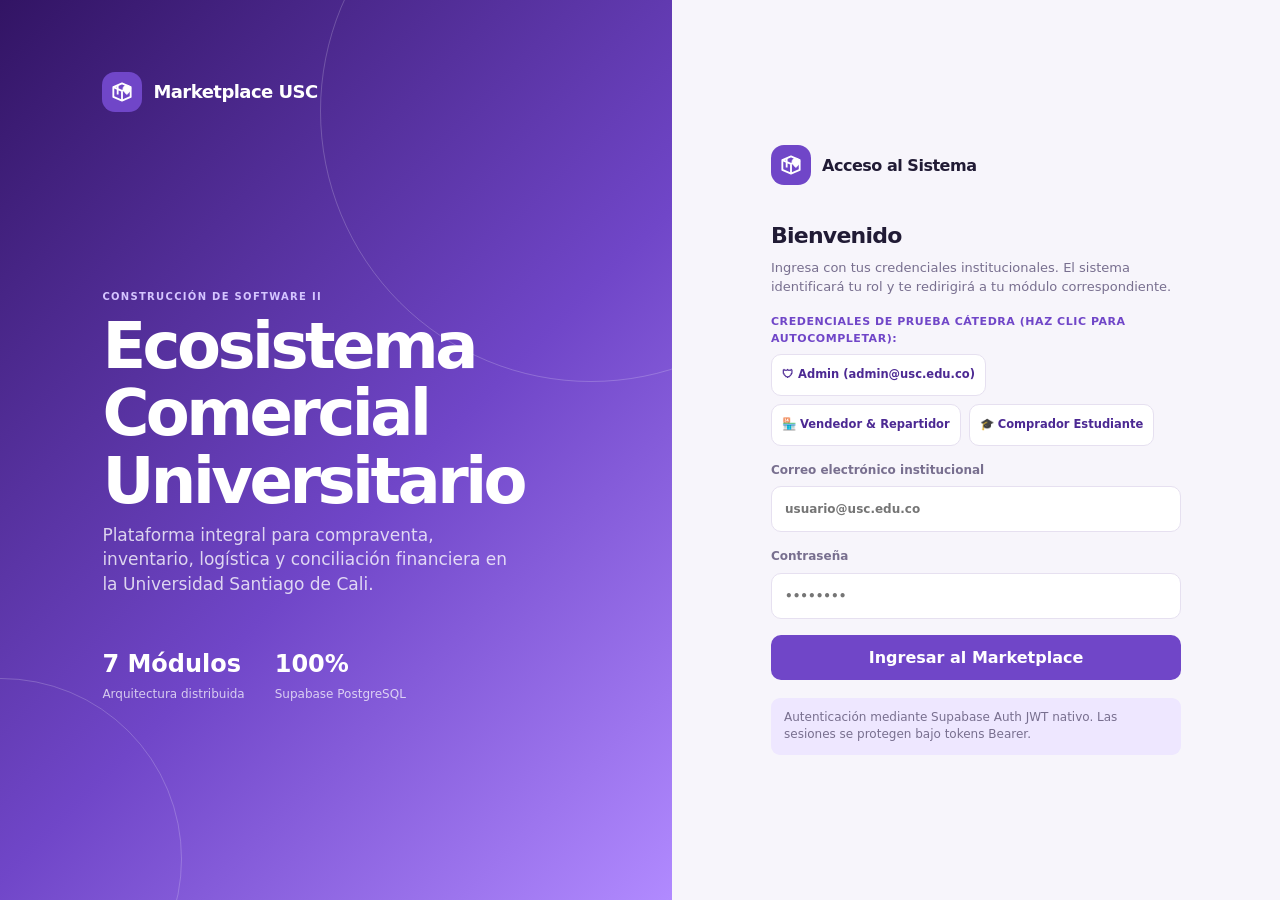
==== frontend/index.html @ 1e589a16 "feat: arquitectura base Marketplace USC - Frontend completo, Backends Notificaciones y Contabilidad," ====
<!DOCTYPE html>
<html lang="es">
<head>
  <meta charset="utf-8">
  <title>Marketplace USC | Redirigiendo...</title>
  <script src="js/config.js"></script>
  <script src="js/auth.js"></script>
</head>
<body style="font-family: sans-serif; display: flex; align-items: center; justify-content: center; height: 100vh; margin: 0; background: #f7f5fb;">
  <div style="text-align: center;">
    <p style="color: #7046c8; font-weight: bold; font-size: 1.2rem;">Cargando Marketplace USC...</p>
  </div>
  <script>
    if (Auth.isAuthenticated()) {
      Auth.redirectByRole();
    } else {
      window.location.href = "login.html";
    }
  </script>
</body>
</html>
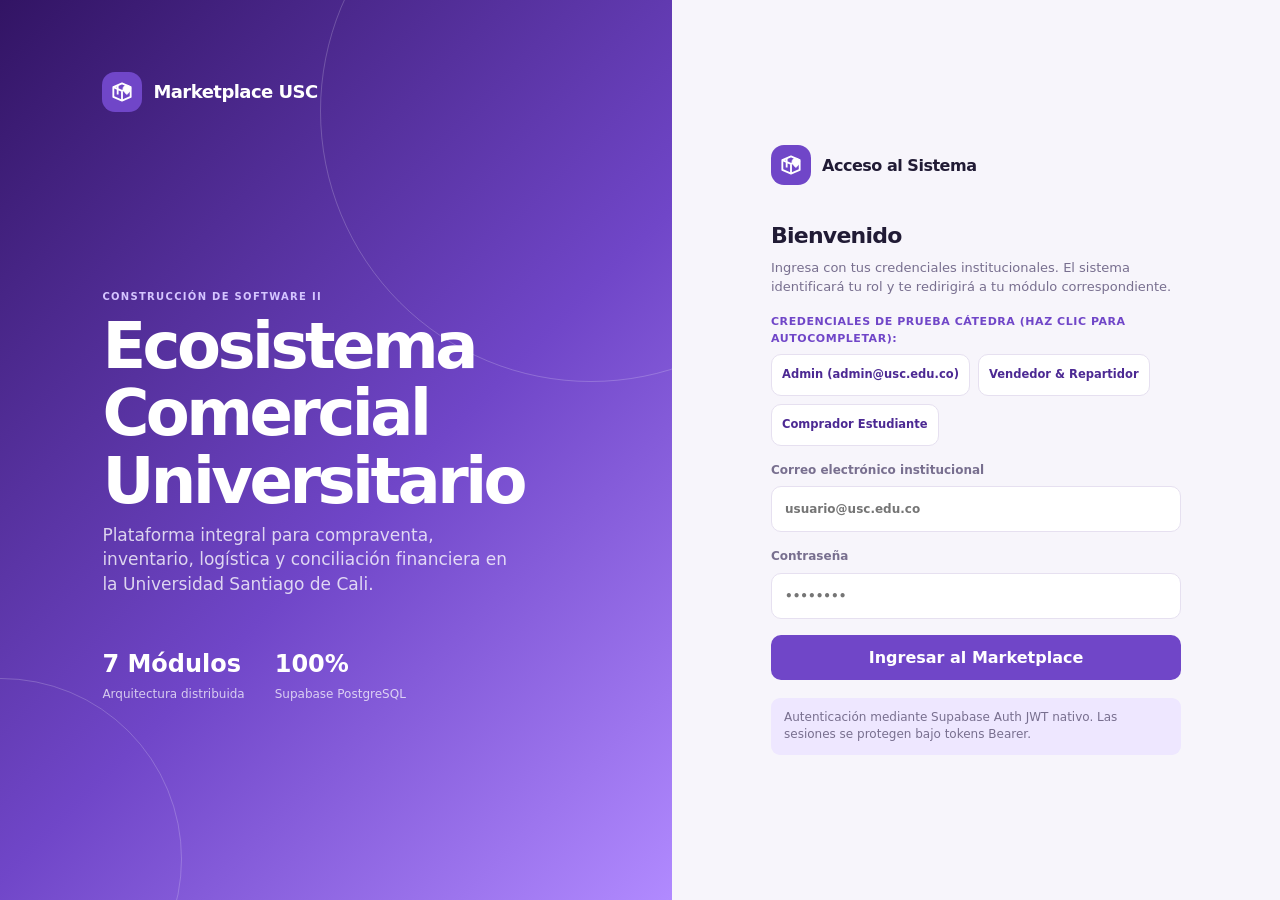
==== commit 5c284b7b: "style: remove all emojis across frontend, backend and guides for formal tone" ====
--- a/frontend/index.html
+++ b/frontend/index.html
@@ -1,22 +1,21 @@
-<!DOCTYPE html>
-<html lang="es">
-<head>
-  <meta charset="utf-8">
-  <title>Marketplace USC | Redirigiendo...</title>
-  <script src="js/config.js"></script>
-  <script src="js/auth.js"></script>
-</head>
-<body style="font-family: sans-serif; display: flex; align-items: center; justify-content: center; height: 100vh; margin: 0; background: #f7f5fb;">
-  <div style="text-align: center;">
-    <p style="color: #7046c8; font-weight: bold; font-size: 1.2rem;">Cargando Marketplace USC...</p>
-  </div>
-  <script>
-    if (Auth.isAuthenticated()) {
-      Auth.redirectByRole();
-    } else {
-      window.location.href = "login.html";
-    }
-  </script>
-</body>
-</html>
-
+<!DOCTYPE html>
+<html lang="es">
+<head>
+ <meta charset="utf-8">
+ <title>Marketplace USC | Redirigiendo...</title>
+ <script src="js/config.js"></script>
+ <script src="js/auth.js"></script>
+</head>
+<body style="font-family: sans-serif; display: flex; align-items: center; justify-content: center; height: 100vh; margin: 0; background: #f7f5fb;">
+ <div style="text-align: center;">
+ <p style="color: #7046c8; font-weight: bold; font-size: 1.2rem;">Cargando Marketplace USC...</p>
+ </div>
+ <script>
+ if (Auth.isAuthenticated()) {
+ Auth.redirectByRole();
+ } else {
+ window.location.href = "login.html";
+ }
+ </script>
+</body>
+</html>
